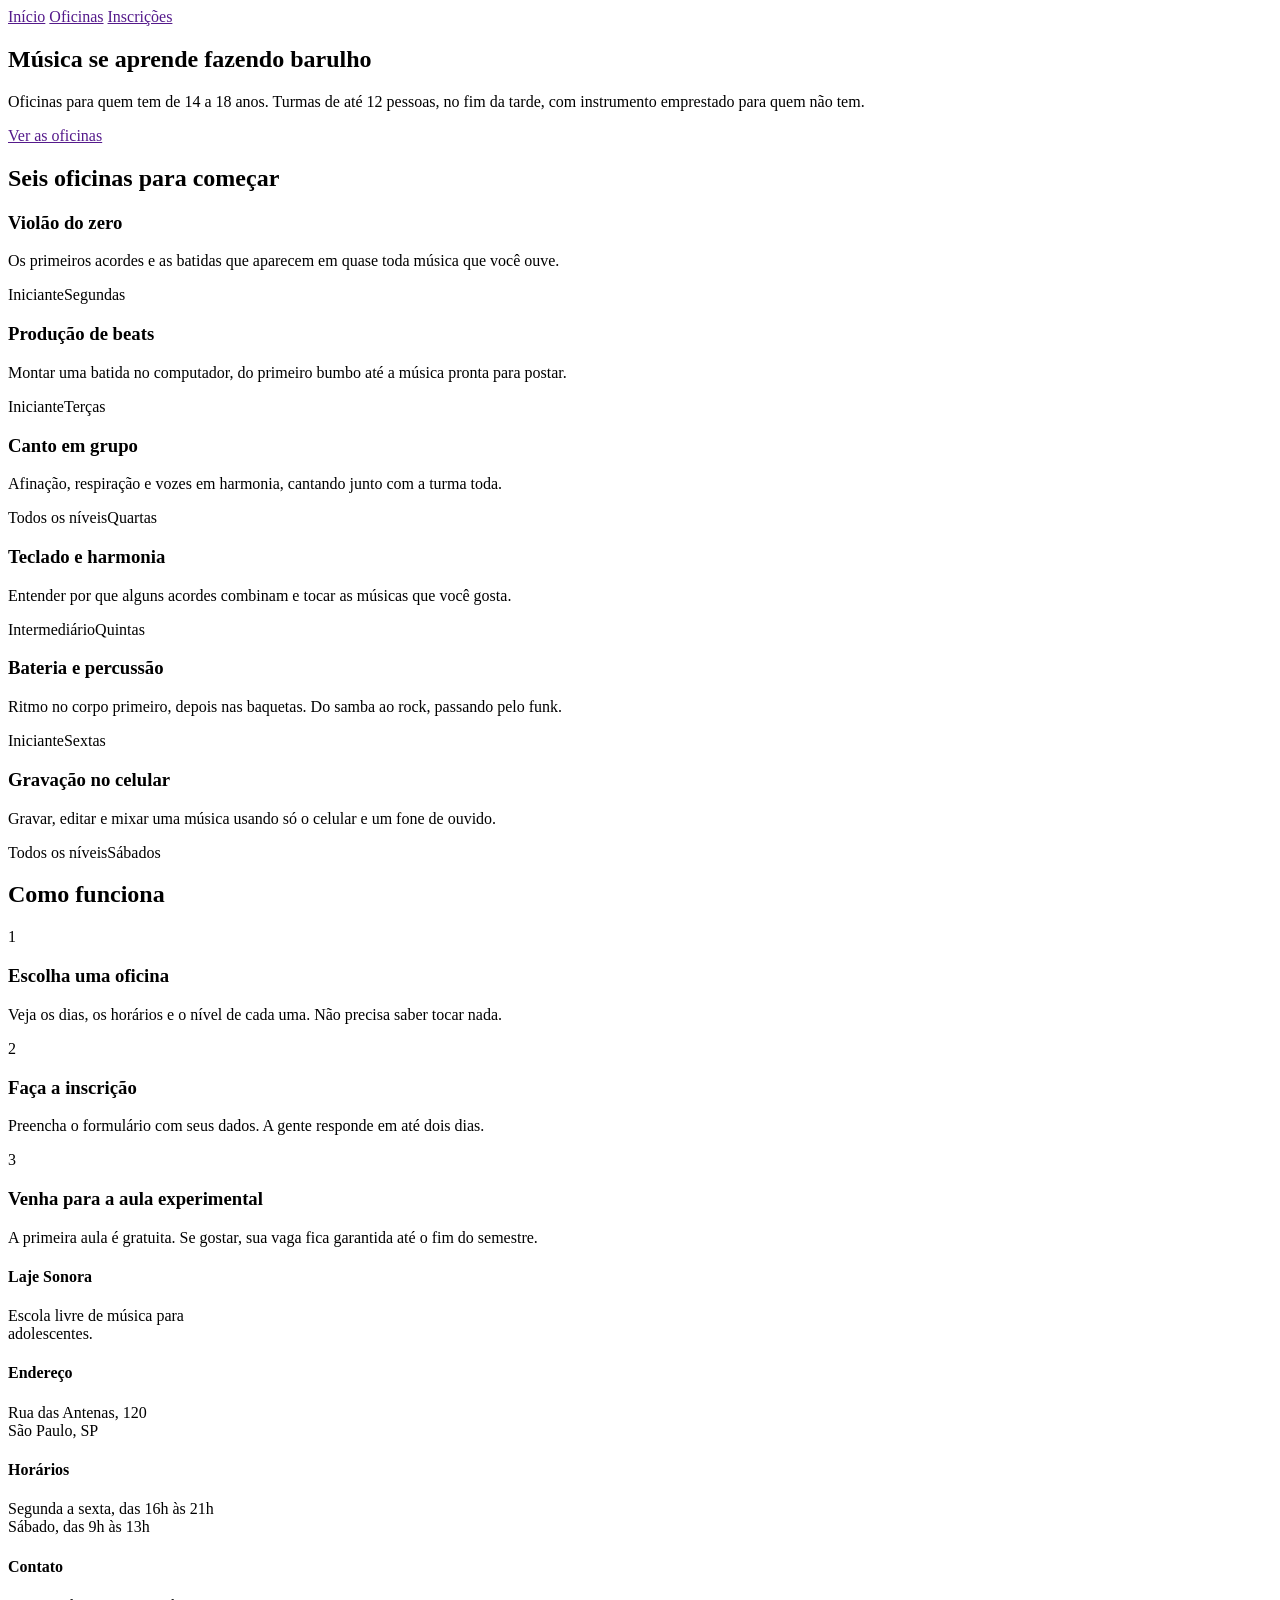
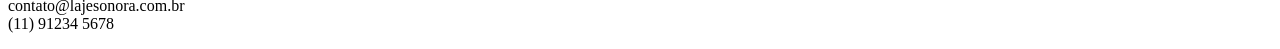
==== index.html @ 3a4583dc "commitexxxxxxxxxxxxx" ====
<!DOCTYPE html>
<html lang="pt-BR">
<head>
    <meta charset="UTF-8">
    <meta name="viewport" content="width=device-width, initial-scale=1.0">
    <link rel="stylesheet" href="./index.css">
    <link rel="preconnect" href="https://fonts.googleapis.com">
<link rel="preconnect" href="https://fonts.gstatic.com" crossorigin>
<link href="https://fonts.googleapis.com/css2?family=Big+Shoulders:opsz,wght@10..72,100..900&display=swap" rel="stylesheet">
<link rel="preconnect" href="https://fonts.googleapis.com">
<link rel="preconnect" href="https://fonts.gstatic.com" crossorigin>
<link href="https://fonts.googleapis.com/css2?family=Archivo:ital,wght@0,100..900;1,100..900&family=Big+Shoulders:opsz,wght@10..72,100..900&display=swap" rel="stylesheet">
    <title>Laje Sonora</title>
</head>
<body>
    <header class="conteudo topo">
    <a href="index.html" class="logo"></a>
    <nav class="menu">
        <a href="" class="atual">Início</a>
        <a href="">Oficinas</a>
        <a href="">Inscrições</a>
    </nav>
</header>

<main>
    
    <section >

        <div class="cartaz cartaz-principal">
            <h1>Música se aprende fazendo barulho</h1>
        </div>
        <div class="cartaz cartaz-lateral">
            <p>Oficinas para quem tem de 14 a 18 anos. Turmas de até 12 pessoas, no fim da tarde, com instrumento emprestado para quem não tem.</p>

<a href="" class="botao">Ver as oficinas</a>

        </div>
</section>


       <section class="conteudo secao">
        <h2 class="titulo-secao">Seis oficinas para começar</h2>
        <div class="cards">
            <article>
                <div class="foto foto-azul"></div>
                <div class="card-texto"><h3>Violão do zero</h3>
                <p>
                    Os primeiros acordes e as batidas que aparecem em quase toda música que você ouve.
                </p>
                <div class="card-info"><span>Iniciante</span><span>Segundas</span></div>
                </div>
            </article>

            <article>
                <div class="foto foto-amarela"></div>
                <div class="card-texto"><h3>Produção de beats</h3>
                <p>
                    Montar uma batida no computador, do primeiro bumbo até a música pronta para postar.
                </p>
                <div class="card-info"><span>Iniciante</span><span>Terças</span></div>
                </div>
            </article>

            <article>
                <div class="foto foto-tinta"></div>
                <div class="card-texto"><h3>Canto em grupo</h3>
                <p>
                    Afinação, respiração e vozes em harmonia, cantando junto com a turma toda.
                </p>
                <div class="card-info"><span>Todos os níveis</span><span>Quartas</span></div>
                </div>
            </article>


            <article>
                <div class="foto foto"></div>
                <div class="card-texto"><h3>Teclado e harmonia</h3>
                <p>
                    Entender por que alguns acordes combinam e tocar as músicas que você gosta.
                </p>
                <div class="card-info"><span>Intermediário</span><span>Quintas</span></div>
                </div>
            </article>

        </div>


        <article>
            <div class="foto-azul"></div>
            <div class="card-texto"><h3>Bateria e percussão</h3>
            <p>
                Ritmo no corpo primeiro, depois nas baquetas. Do samba ao rock, passando pelo funk.
            </p>
            <div class="card-info"><span>Iniciante</span><span>Sextas</span></div>
            </div>
        </article>

        <article>
            <div class="foto-amarela"></div>
            <div class="card-texto"><h3>Gravação no celular</h3>
            <p>
                Gravar, editar e mixar uma música usando só o celular e um fone de ouvido.
            </p>
            <div class="card-info"><span>Todos os níveis</span><span>Sábados</span></div>
            </div>
        </article>

    </div>
       </section>


      <section class="conteudo secao">
        <h2 class="titulo-secao">Como funciona</h2>
        <div class="passos">
            <div class="passo">
                <p class="passo-numero">1</p>
                <h3>Escolha uma oficina</h3>
                <p>Veja os dias, os horários e o nível de cada uma. Não precisa saber tocar nada.</p>
            </div>
        </div>

        <div class="passos">
            <div class="passo">
                <p class="passo-numero">2</p>
                <h3>Faça a inscrição</h3>
                <p>Preencha o formulário com seus dados. A gente responde em até dois dias.</p>
            </div>
        </div>

        <div class="passos">
            <div class="passo">
                <p class="passo-numero">3</p>
                <h3>Venha para a aula experimental</h3>
                <p>A primeira aula é gratuita. Se gostar, sua vaga fica garantida até o fim do semestre.</p>
            </div>
        </div>
      </section>
</main>

<footer class="rodape">
    <div class="conteudo rodape-colunas">
        <div class="rodape-coluna">
            <h4>Laje Sonora</h4>
            <p>Escola livre de música para <br> adolescentes.</p>
        </div>

        <div class="rodape-coluna">
            <h4>Endereço</h4>
            <p>Rua das Antenas, 120 <br> São Paulo, SP</p>
        </div>

        <div class="rodape-coluna">
            <h4>Horários</h4>
            <p>Segunda a sexta, das 16h às 21h <br> Sábado, das 9h às 13h</p>
        </div>

        <div class="rodape-coluna">
            <h4>Contato</h4>
            <p>contato@lajesonora.com.br <br> (11) 91234 5678</p>
        </div>


    </div>
</footer>
        










</body>
</html>
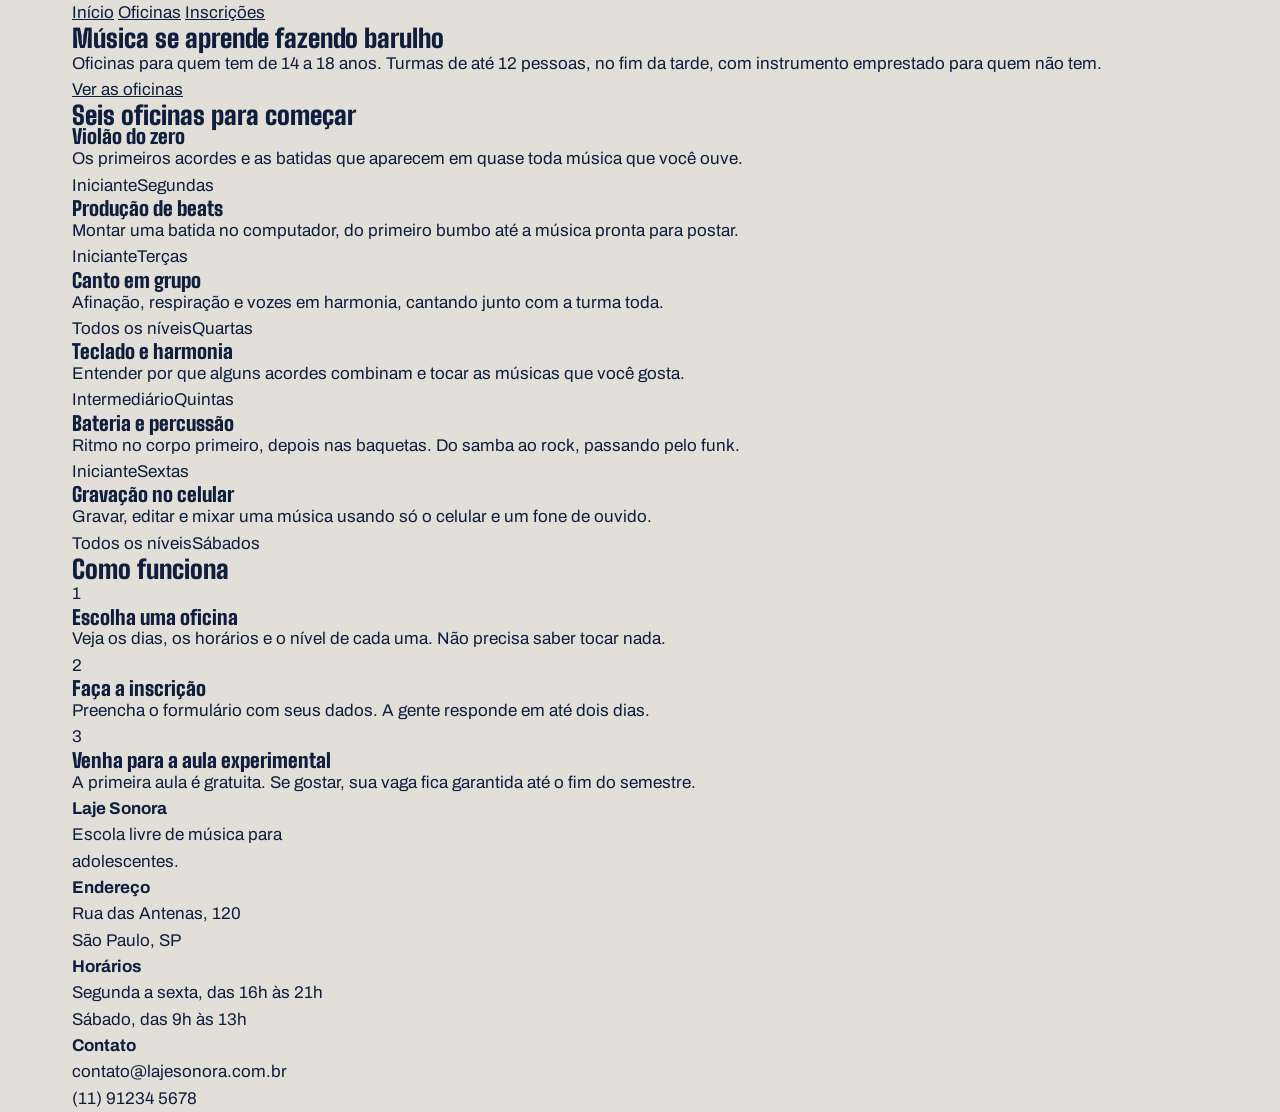
==== commit d2cd557c: "CSS geral: reset, variáveis e fontes”" ====
--- a/index.html
+++ b/index.html
@@ -24,7 +24,7 @@
 
 <main>
     
-    <section >
+    <section class="conteudo cartazes">
 
         <div class="cartaz cartaz-principal">
             <h1>Música se aprende fazendo barulho</h1>
--- a/index.css
+++ b/index.css
@@ -0,0 +1,42 @@
+* {
+    margin: 0;
+    padding: 0;
+    box-sizing: border-box;
+}
+
+:root{
+    --concreto: #E2DFD8;
+    --concreto-escuro: #CBC7BE;
+    --tinta: #0F1E3D;
+    --caixa-dagua: #1F5FBF;
+    --fita: #F3C623;
+    --branco: #FFFFFF;
+
+
+    --fonte-cartaz: "Big Shoulders", "Arial Narrow", sans-serif;
+    --fonte-texto: "Archivo", Arial, sans-serif;
+}
+
+body{
+    background: var(--concreto);
+    color: var(--tinta);
+    font-family: var(--fonte-texto);
+    font-size: 17px;
+    line-height: 1.55;
+}
+
+a{
+    color: inherit
+}
+
+h1, h2, h3{
+    font-family: var(--fonte-cartaz);
+    font-weight: 900;
+    line-height: 0.95;
+}
+
+.conteudo{
+    max-width: 1200px;
+    margin-inline: auto;
+    padding-inline: 32px;
+}
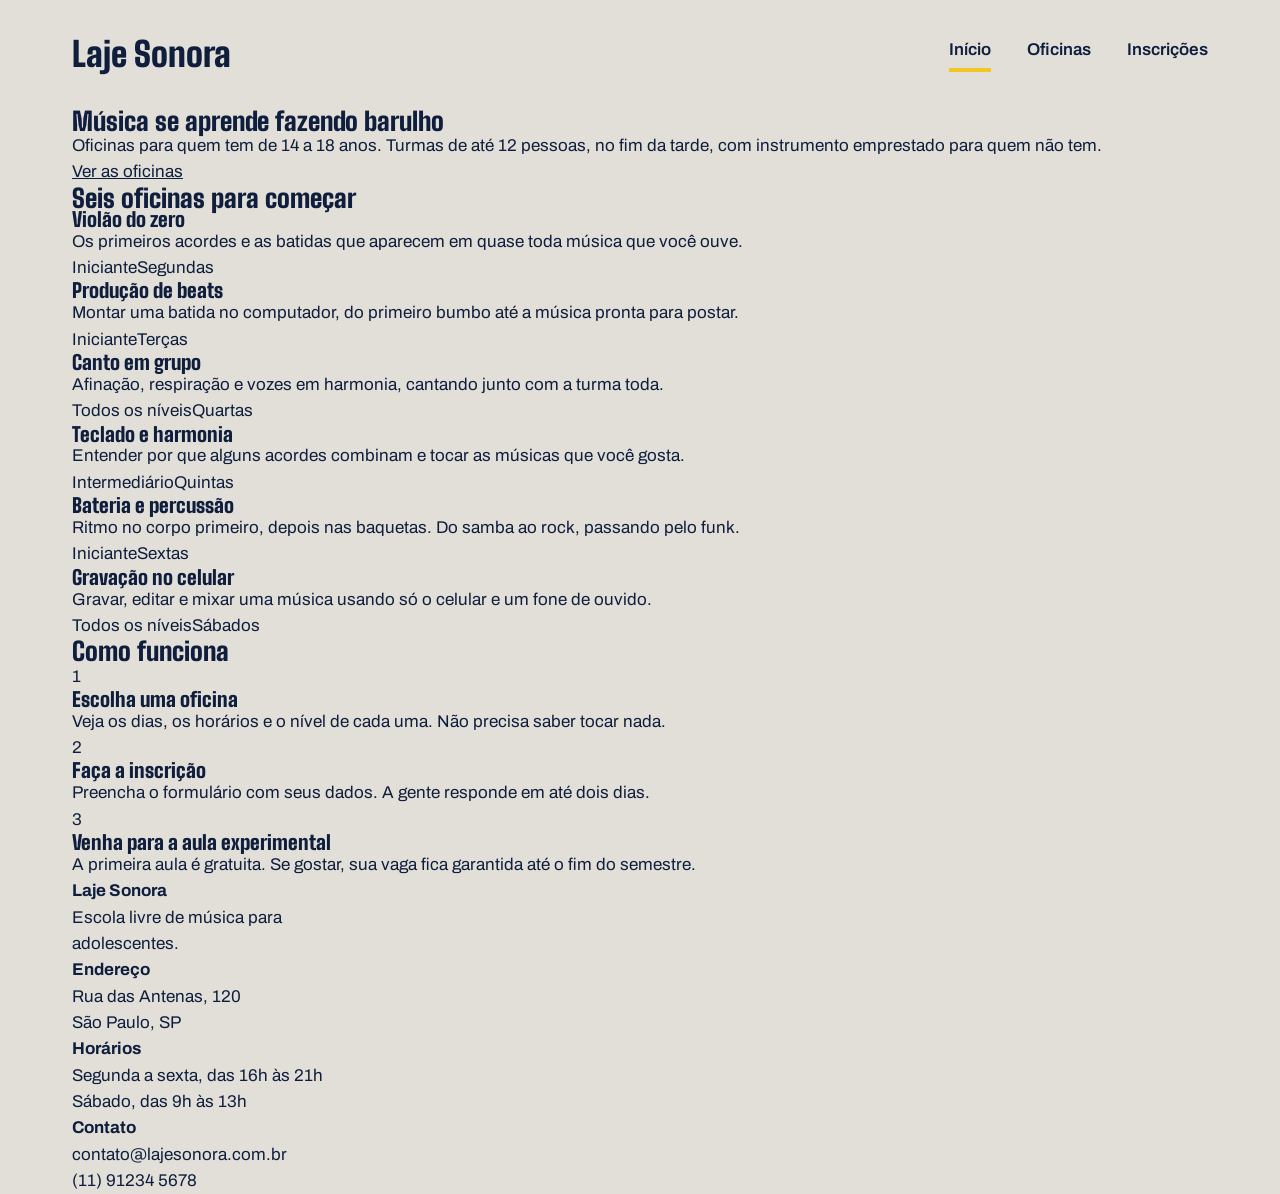
==== commit 8cd9d4a9: "Topo com flex" ====
--- a/index.html
+++ b/index.html
@@ -14,7 +14,7 @@
 </head>
 <body>
     <header class="conteudo topo">
-    <a href="index.html" class="logo"></a>
+    <a href="index.html" class="logo">Laje Sonora</a>
     <nav class="menu">
         <a href="" class="atual">Início</a>
         <a href="">Oficinas</a>
--- a/index.css
+++ b/index.css
@@ -39,4 +39,40 @@
     max-width: 1200px;
     margin-inline: auto;
     padding-inline: 32px;
+}
+
+.topo{
+    padding-block: 28px;
+    display: flex;
+    justify-content: space-between;
+    align-items: center;
+
+
+}
+
+.logo{
+    font-family: var(--fonte-cartaz);
+    font-size: 34px;
+    font-weight: 900;
+    text-decoration: none;
+}
+
+.menu{
+    display: flex;
+    gap: 36px;
+}
+
+.menu a{
+    font-weight: 600;
+    text-decoration: none;
+    padding-bottom: 4px;
+    border-bottom: 4px solid transparent;
+}
+
+.menu a:hover{
+    border-bottom-color: var(--tinta); 
+}
+
+.menu a.atual{
+    border-bottom-color: var(--fita); 
 }
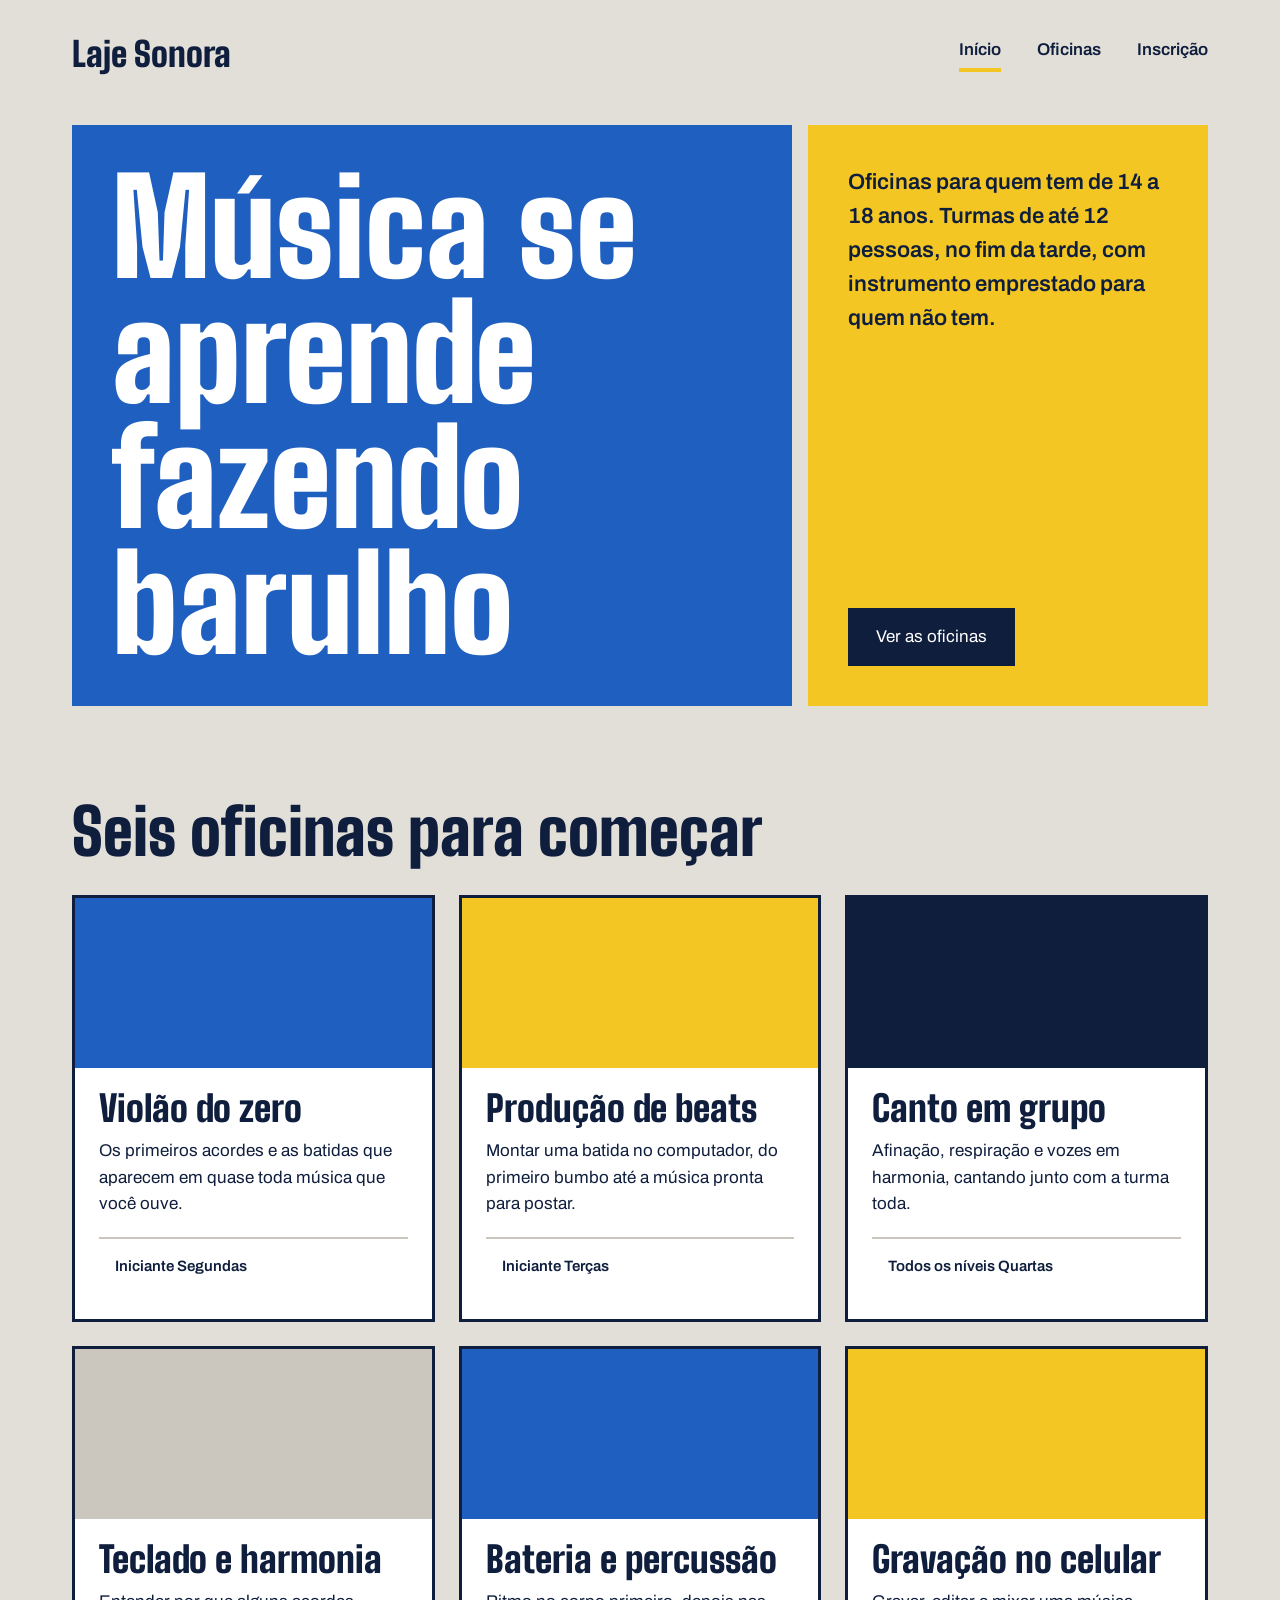
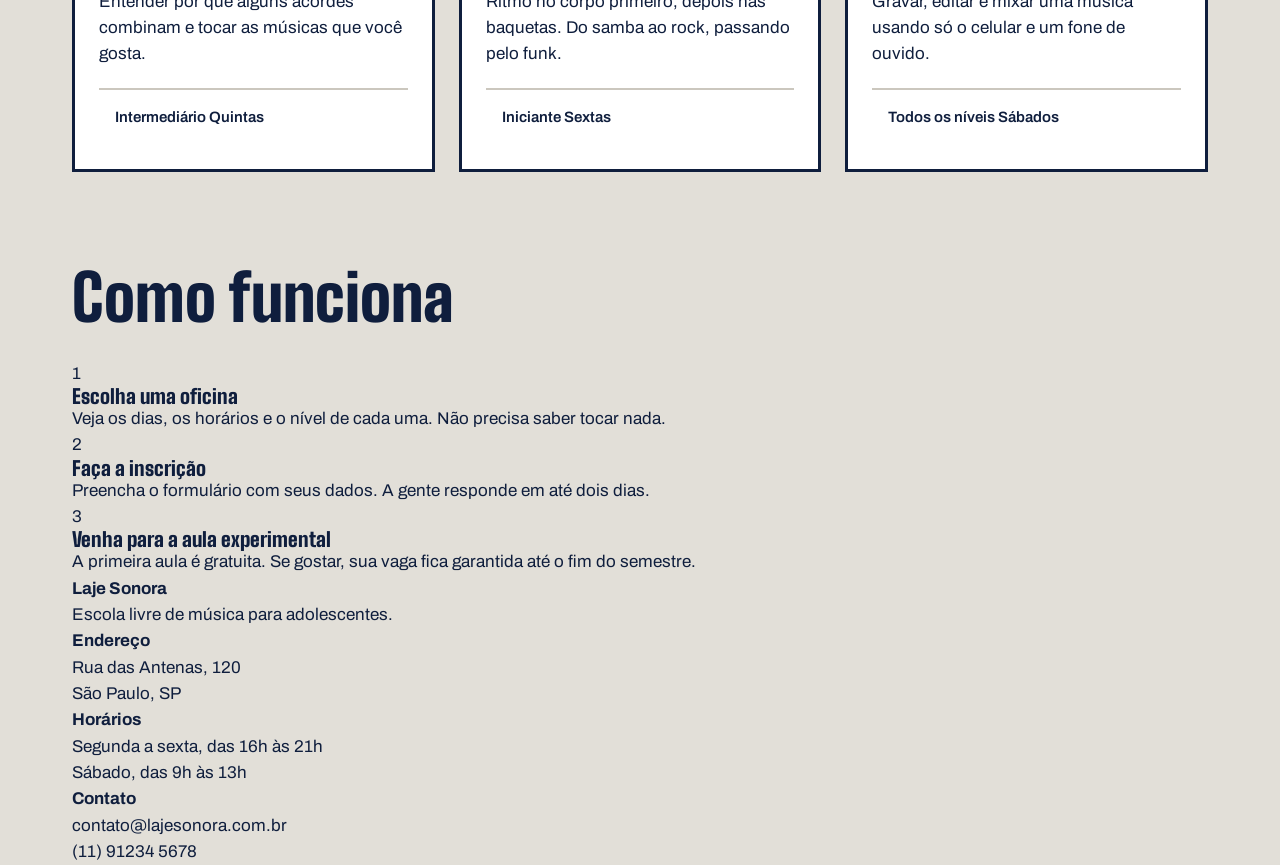
==== commit 769beb51: "Cards das oficinas" ====
--- a/index.html
+++ b/index.html
@@ -3,175 +3,153 @@
 <head>
     <meta charset="UTF-8">
     <meta name="viewport" content="width=device-width, initial-scale=1.0">
-    <link rel="stylesheet" href="./index.css">
+    <title>Laje Sonora | Início</title>
     <link rel="preconnect" href="https://fonts.googleapis.com">
-<link rel="preconnect" href="https://fonts.gstatic.com" crossorigin>
-<link href="https://fonts.googleapis.com/css2?family=Big+Shoulders:opsz,wght@10..72,100..900&display=swap" rel="stylesheet">
-<link rel="preconnect" href="https://fonts.googleapis.com">
-<link rel="preconnect" href="https://fonts.gstatic.com" crossorigin>
-<link href="https://fonts.googleapis.com/css2?family=Archivo:ital,wght@0,100..900;1,100..900&family=Big+Shoulders:opsz,wght@10..72,100..900&display=swap" rel="stylesheet">
-    <title>Laje Sonora</title>
+    <link rel="preconnect" href="https://fonts.gstatic.com" crossorigin>
+    <link href="https://fonts.googleapis.com/css2?family=Big+Shoulders:opsz,wght@10..72,100..900&display=swap" rel="stylesheet"><link rel="preconnect" href="https://fonts.googleapis.com">
+    <link rel="preconnect" href="https://fonts.gstatic.com" crossorigin>
+    <link href="https://fonts.googleapis.com/css2?family=Archivo:ital,wght@0,100..900;1,100..900&family=Big+Shoulders:opsz,wght@10..72,100..900&display=swap" rel="stylesheet">
+    <link rel="stylesheet" href="index.css">
 </head>
 <body>
     <header class="conteudo topo">
-    <a href="index.html" class="logo">Laje Sonora</a>
-    <nav class="menu">
-        <a href="" class="atual">Início</a>
-        <a href="">Oficinas</a>
-        <a href="">Inscrições</a>
-    </nav>
-</header>
+        <a href="index.html" class="logo">Laje Sonora</a>
+        <nav class="menu">
+            <a href="index.html" class="atual">Início</a>
+            <a href="oficinas.html">Oficinas</a>
+            <a href="inscricao.html">Inscrição</a>
+        </nav>
+    </header>
 
-<main>
-    
-    <section class="conteudo cartazes">
+    <main>
+        <section class="conteudo cartazes">
+            <div class="cartaz cartaz-principal">
+                <h1>Música se aprende fazendo barulho</h1>
+            </div>
+            <div class="cartaz cartaz-lateral">
+                <p>Oficinas para quem tem de 14 a 18 anos. Turmas de até 12 pessoas, no fim da tarde, com instrumento emprestado para quem não tem.</p>
+                <a href="oficinas.html" class="botao">Ver as oficinas</a>
+            </div>
+        </section>
 
-        <div class="cartaz cartaz-principal">
-            <h1>Música se aprende fazendo barulho</h1>
-        </div>
-        <div class="cartaz cartaz-lateral">
-            <p>Oficinas para quem tem de 14 a 18 anos. Turmas de até 12 pessoas, no fim da tarde, com instrumento emprestado para quem não tem.</p>
+        <section class="conteudo secao">
+            <h2 class="titulo-secao">Seis oficinas para começar</h2>
+            <div class="cards">
+                <article class="card">
+                    <div class="foto foto-azul"></div>
+                    <div class="card-texto">
+                        <h3>Violão do zero</h3>
+                        <p>Os primeiros acordes e as batidas que aparecem em quase toda música que você ouve.</p>
+                        <div class="card-info">
+                            <span>Iniciante</span>
+                            <span>Segundas</span>
+                        </div>
+                    </div>
+                </article>
 
-<a href="" class="botao">Ver as oficinas</a>
+                <article class="card">
+                    <div class="foto foto-amarela"></div>
+                    <div class="card-texto">
+                        <h3>Produção de beats</h3>
+                        <p>Montar uma batida no computador, do primeiro bumbo até a música pronta para postar.</p>
+                        <div class="card-info">
+                            <span>Iniciante</span>
+                            <span>Terças</span>
+                        </div>
+                    </div>
+                </article>
 
-        </div>
-</section>
+                <article class="card">
+                    <div class="foto foto-tinta"></div>
+                    <div class="card-texto">
+                        <h3>Canto em grupo</h3>
+                        <p>Afinação, respiração e vozes em harmonia, cantando junto com a turma toda.</p>
+                        <div class="card-info">
+                            <span>Todos os níveis</span>
+                            <span>Quartas</span>
+                        </div>
+                    </div>
+                </article>
 
+                <article class="card">
+                    <div class="foto"></div>
+                    <div class="card-texto">
+                        <h3>Teclado e harmonia</h3>
+                        <p>Entender por que alguns acordes combinam e tocar as músicas que você gosta.</p>
+                        <div class="card-info">
+                            <span>Intermediário</span>
+                            <span>Quintas</span>
+                        </div>
+                    </div>
+                </article>
 
-       <section class="conteudo secao">
-        <h2 class="titulo-secao">Seis oficinas para começar</h2>
-        <div class="cards">
-            <article>
-                <div class="foto foto-azul"></div>
-                <div class="card-texto"><h3>Violão do zero</h3>
-                <p>
-                    Os primeiros acordes e as batidas que aparecem em quase toda música que você ouve.
-                </p>
-                <div class="card-info"><span>Iniciante</span><span>Segundas</span></div>
+                <article class="card">
+                    <div class="foto foto-azul"></div>
+                    <div class="card-texto">
+                        <h3>Bateria e percussão</h3>
+                        <p>Ritmo no corpo primeiro, depois nas baquetas. Do samba ao rock, passando pelo funk.</p>
+                        <div class="card-info">
+                            <span>Iniciante</span>
+                            <span>Sextas</span>
+                        </div>
+                    </div>
+                </article>
+
+                <article class="card">
+                    <div class="foto foto-amarela"></div>
+                    <div class="card-texto">
+                        <h3>Gravação no celular</h3>
+                        <p>Gravar, editar e mixar uma música usando só o celular e um fone de ouvido.</p>
+                        <div class="card-info">
+                            <span>Todos os níveis</span>
+                            <span>Sábados</span>
+                        </div>
+                    </div>
+                </article>
+            </div>
+        </section>
+
+        <section class="conteudo secao">
+            <h2 class="titulo-secao">Como funciona</h2>
+            <div class="passos">
+                <div class="passo">
+                    <p class="passo-numero">1</p>
+                    <h3>Escolha uma oficina</h3>
+                    <p>Veja os dias, os horários e o nível de cada uma. Não precisa saber tocar nada.</p>
                 </div>
-            </article>
+                <div class="passo">
+                    <p class="passo-numero">2</p>
+                    <h3>Faça a inscrição</h3>
+                    <p>Preencha o formulário com seus dados. A gente responde em até dois dias.</p>
+                </div>
+                <div class="passo">
+                    <p class="passo-numero">3</p>
+                    <h3>Venha para a aula experimental</h3>
+                    <p>A primeira aula é gratuita. Se gostar, sua vaga fica garantida até o fim do semestre.</p>
+                </div>
+            </div>
+        </section>
+    </main>
 
-            <article>
-                <div class="foto foto-amarela"></div>
-                <div class="card-texto"><h3>Produção de beats</h3>
-                <p>
-                    Montar uma batida no computador, do primeiro bumbo até a música pronta para postar.
-                </p>
-                <div class="card-info"><span>Iniciante</span><span>Terças</span></div>
-                </div>
-            </article>
-
-            <article>
-                <div class="foto foto-tinta"></div>
-                <div class="card-texto"><h3>Canto em grupo</h3>
-                <p>
-                    Afinação, respiração e vozes em harmonia, cantando junto com a turma toda.
-                </p>
-                <div class="card-info"><span>Todos os níveis</span><span>Quartas</span></div>
-                </div>
-            </article>
-
-
-            <article>
-                <div class="foto foto"></div>
-                <div class="card-texto"><h3>Teclado e harmonia</h3>
-                <p>
-                    Entender por que alguns acordes combinam e tocar as músicas que você gosta.
-                </p>
-                <div class="card-info"><span>Intermediário</span><span>Quintas</span></div>
-                </div>
-            </article>
-
-        </div>
-
-
-        <article>
-            <div class="foto-azul"></div>
-            <div class="card-texto"><h3>Bateria e percussão</h3>
-            <p>
-                Ritmo no corpo primeiro, depois nas baquetas. Do samba ao rock, passando pelo funk.
-            </p>
-            <div class="card-info"><span>Iniciante</span><span>Sextas</span></div>
+    <footer class="rodape">
+        <div class="conteudo rodape-colunas">
+            <div class="rodape-coluna">
+                <h4>Laje Sonora</h4>
+                <p>Escola livre de música para adolescentes.</p>
             </div>
-        </article>
-
-        <article>
-            <div class="foto-amarela"></div>
-            <div class="card-texto"><h3>Gravação no celular</h3>
-            <p>
-                Gravar, editar e mixar uma música usando só o celular e um fone de ouvido.
-            </p>
-            <div class="card-info"><span>Todos os níveis</span><span>Sábados</span></div>
+            <div class="rodape-coluna">
+                <h4>Endereço</h4>
+                <p>Rua das Antenas, 120<br>São Paulo, SP</p>
             </div>
-        </article>
-
-    </div>
-       </section>
-
-
-      <section class="conteudo secao">
-        <h2 class="titulo-secao">Como funciona</h2>
-        <div class="passos">
-            <div class="passo">
-                <p class="passo-numero">1</p>
-                <h3>Escolha uma oficina</h3>
-                <p>Veja os dias, os horários e o nível de cada uma. Não precisa saber tocar nada.</p>
+            <div class="rodape-coluna">
+                <h4>Horários</h4>
+                <p>Segunda a sexta, das 16h às 21h<br>Sábado, das 9h às 13h</p>
+            </div>
+            <div class="rodape-coluna">
+                <h4>Contato</h4>
+                <p>contato@lajesonora.com.br<br>(11) 91234 5678</p>
             </div>
         </div>
-
-        <div class="passos">
-            <div class="passo">
-                <p class="passo-numero">2</p>
-                <h3>Faça a inscrição</h3>
-                <p>Preencha o formulário com seus dados. A gente responde em até dois dias.</p>
-            </div>
-        </div>
-
-        <div class="passos">
-            <div class="passo">
-                <p class="passo-numero">3</p>
-                <h3>Venha para a aula experimental</h3>
-                <p>A primeira aula é gratuita. Se gostar, sua vaga fica garantida até o fim do semestre.</p>
-            </div>
-        </div>
-      </section>
-</main>
-
-<footer class="rodape">
-    <div class="conteudo rodape-colunas">
-        <div class="rodape-coluna">
-            <h4>Laje Sonora</h4>
-            <p>Escola livre de música para <br> adolescentes.</p>
-        </div>
-
-        <div class="rodape-coluna">
-            <h4>Endereço</h4>
-            <p>Rua das Antenas, 120 <br> São Paulo, SP</p>
-        </div>
-
-        <div class="rodape-coluna">
-            <h4>Horários</h4>
-            <p>Segunda a sexta, das 16h às 21h <br> Sábado, das 9h às 13h</p>
-        </div>
-
-        <div class="rodape-coluna">
-            <h4>Contato</h4>
-            <p>contato@lajesonora.com.br <br> (11) 91234 5678</p>
-        </div>
-
-
-    </div>
-</footer>
-        
-
-
-
-
-
-
-
-
-
-
+    </footer>
 </body>
-</html>+</html>
--- a/index.css
+++ b/index.css
@@ -75,4 +75,115 @@
 
 .menu a.atual{
     border-bottom-color: var(--fita); 
+}
+
+.cartazes{
+    margin-top: 16px;
+    display: flex;
+    gap: 16px;
+}
+
+.cartaz{
+    padding: 40px;
+}
+
+.cartaz-principal{
+    background-color: var(--caixa-dagua);
+    color: var(--branco);
+    flex: 2;
+
+    h1{
+        font-size: 132px;
+        max-width: 9ch;
+    }
+}
+
+.cartaz-lateral{
+    flex: 1;
+    display: flex;
+    flex-direction: column;
+    justify-content: space-between;
+    gap: 32px;
+    background-color: var(--fita);
+
+    p{
+        font-size: 22px;
+        font-weight: 600;
+        height: 1.3;
+    }
+}
+.botao{
+    background-color: var(--tinta);
+    color: var(--branco);
+    font-weight: 700;
+    text-decoration: none;
+    padding: 16px 28px;
+    border: none;
+    font: var(--fonte-texto);
+    font-size: 17px;
+    cursor: pointer;
+    
+}
+
+.botao:hover{
+    background-color: var(--caixa-dagua);
+}
+
+.cartaz-lateral{
+    align-items: flex-start
+}
+
+.secao{
+    margin-top: 96px;
+}
+
+.titulo-secao{
+    font-size: 64px;
+    margin-bottom: 32px;
+}
+
+.cards {
+    display: flex;
+    flex-wrap: wrap;
+    gap: 24px;
+}
+.card {
+    background: var(--branco);
+    border: 3px solid var(--tinta);
+    flex: 1 1 340px;
+}
+.card .foto {
+    height: 170px;
+}
+.foto {
+    background-color: var(--concreto-escuro);
+}
+
+.foto-azul {
+    background-color: var(--caixa-dagua);
+}
+
+.foto-amarela {
+    background-color: var(--fita);
+}
+
+.foto-tinta {
+    background-color: var(--tinta);
+}
+
+.card-texto {
+    padding: 24px;
+}
+
+.card h3 {
+    font-size: 36px;
+    margin-bottom: 12px;
+}
+
+.card-info{
+    margin-top: 20px;
+    padding: 16px;
+    border-top: 2px solid var(--concreto-escuro);
+    font-weight: 600;
+    font-size: 15px;
 }
